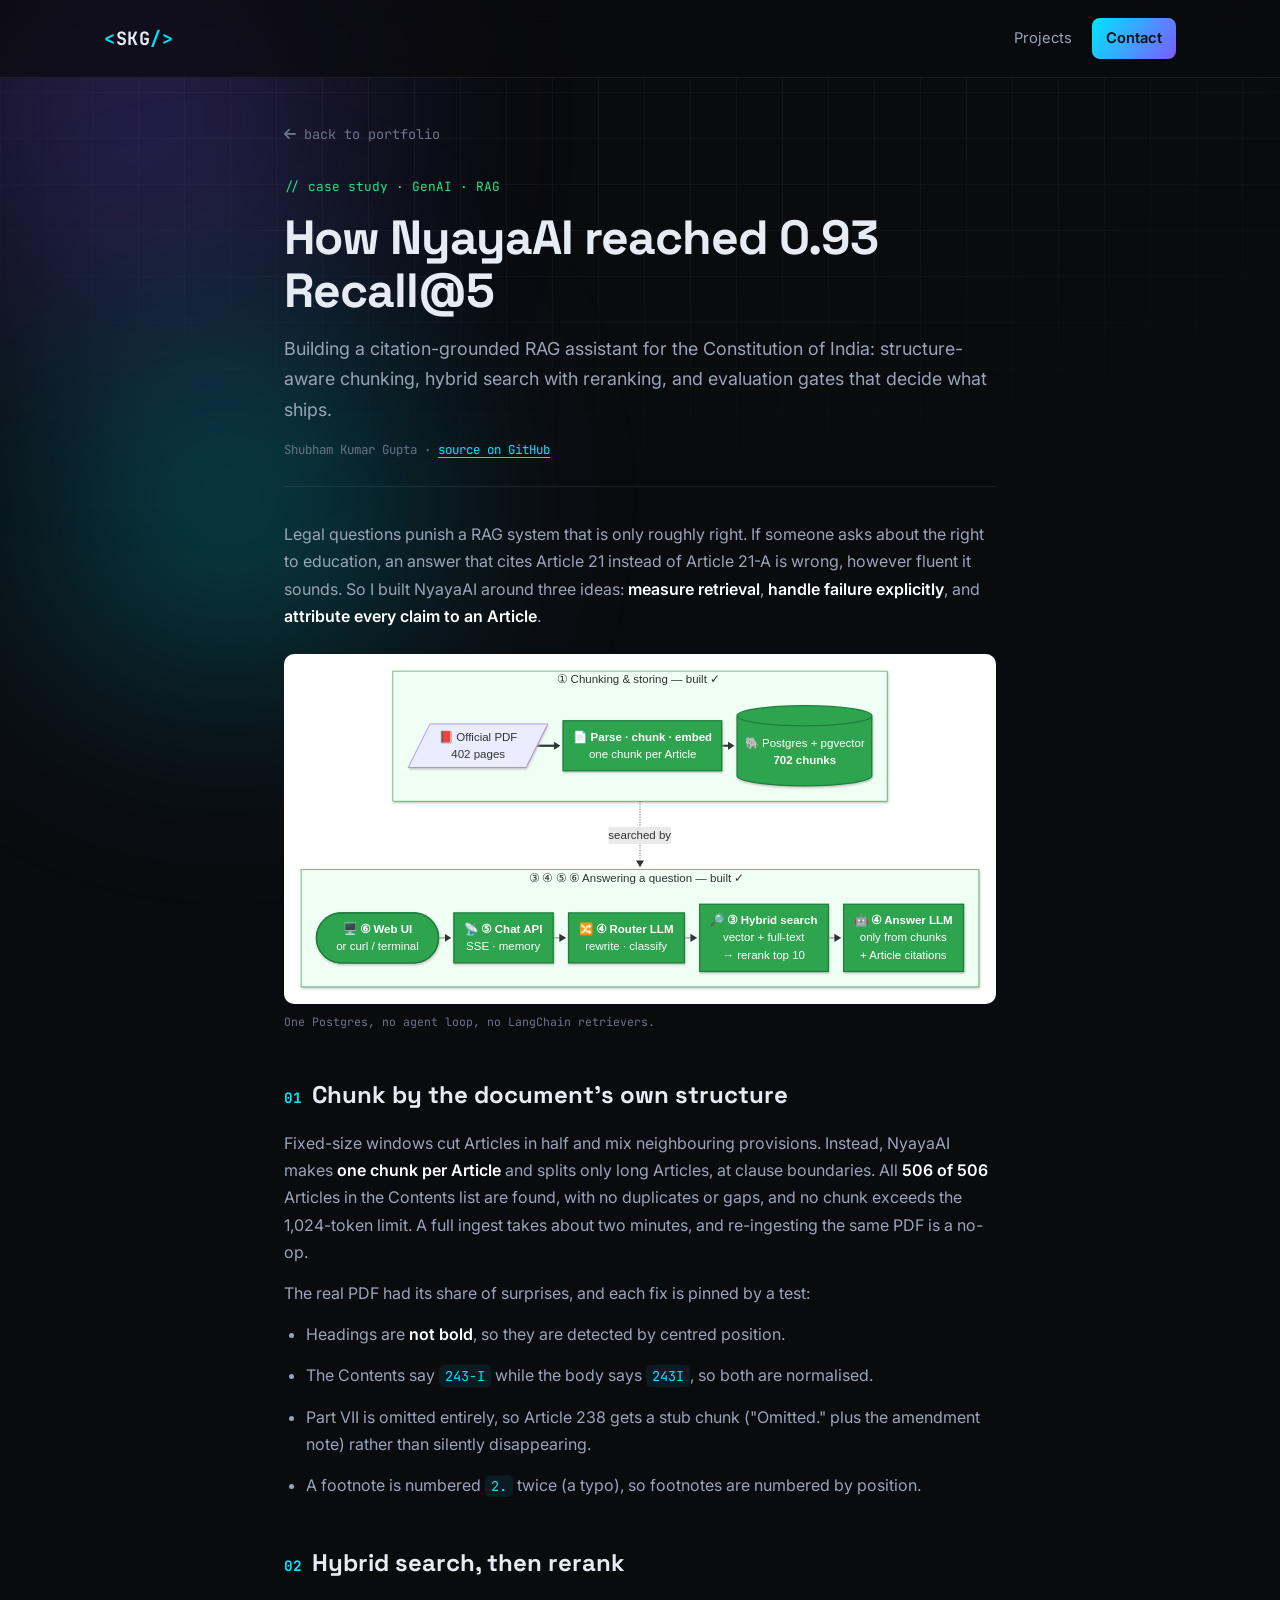
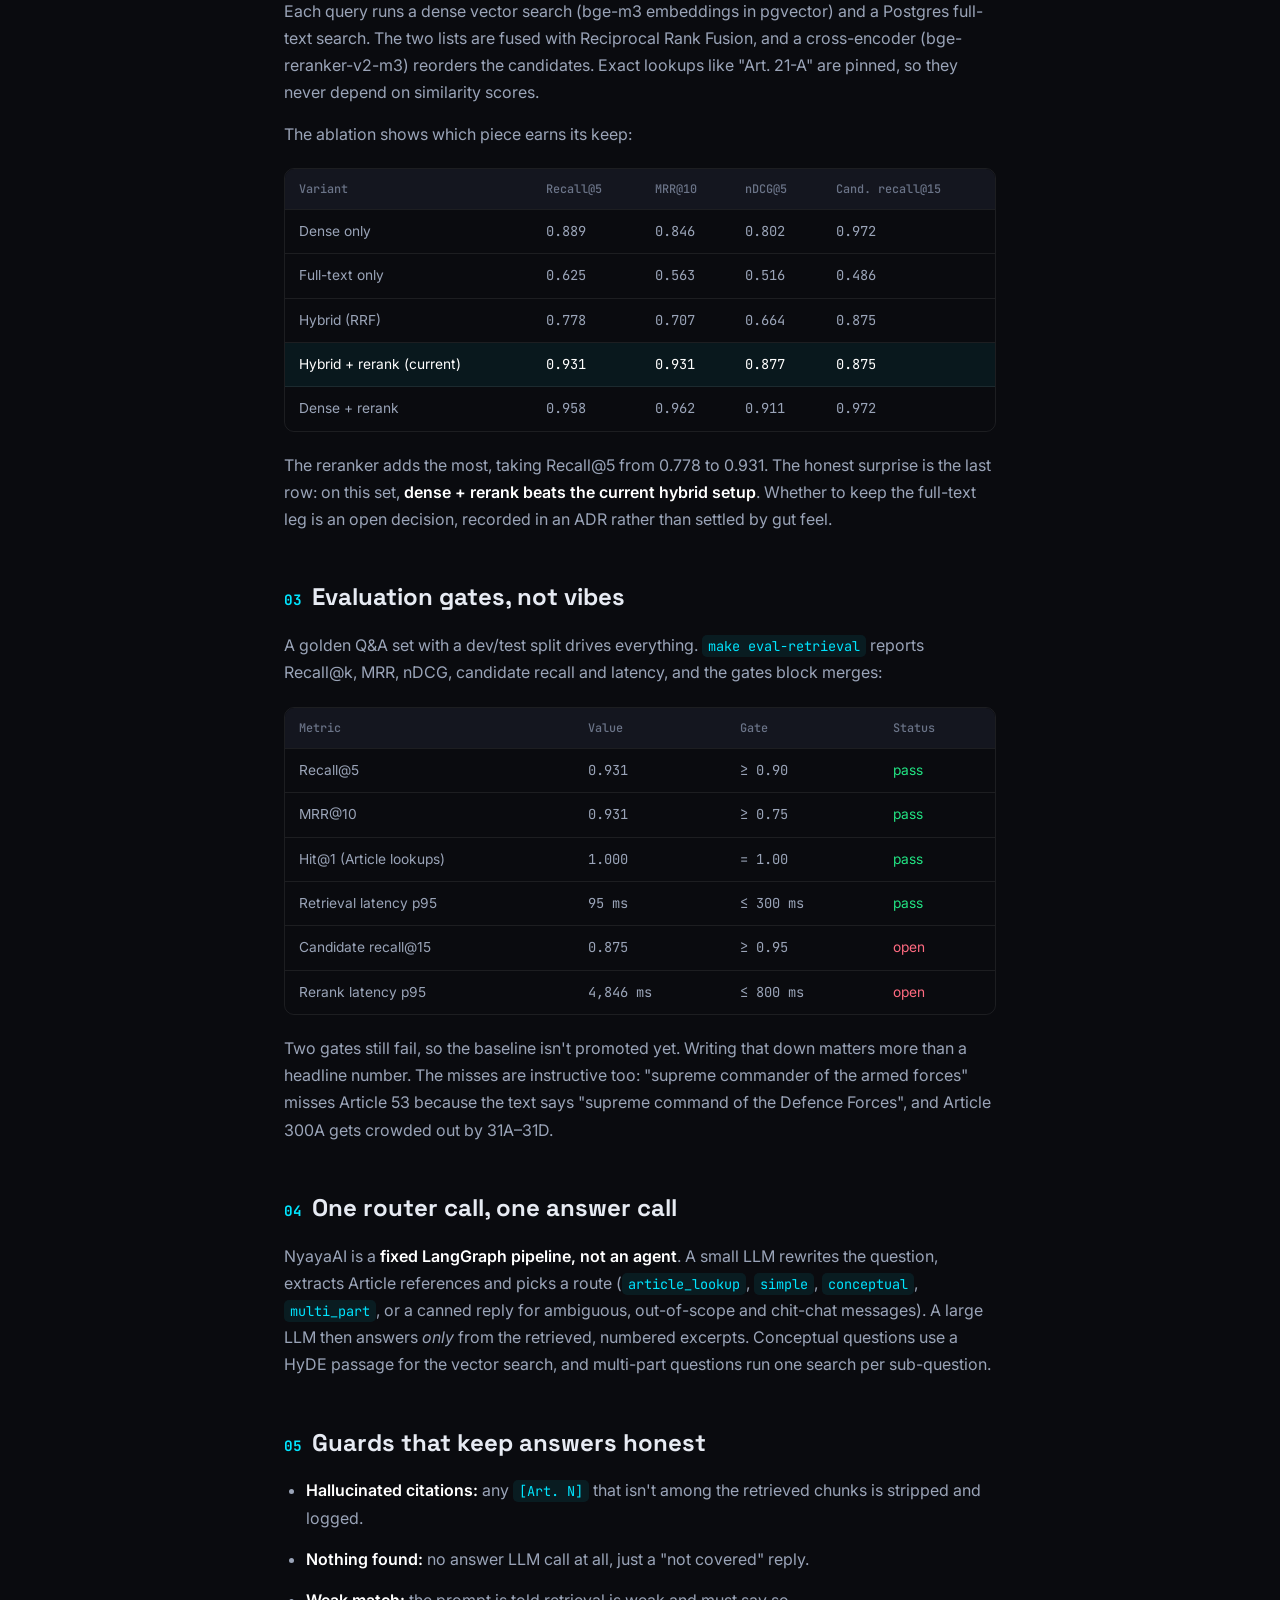
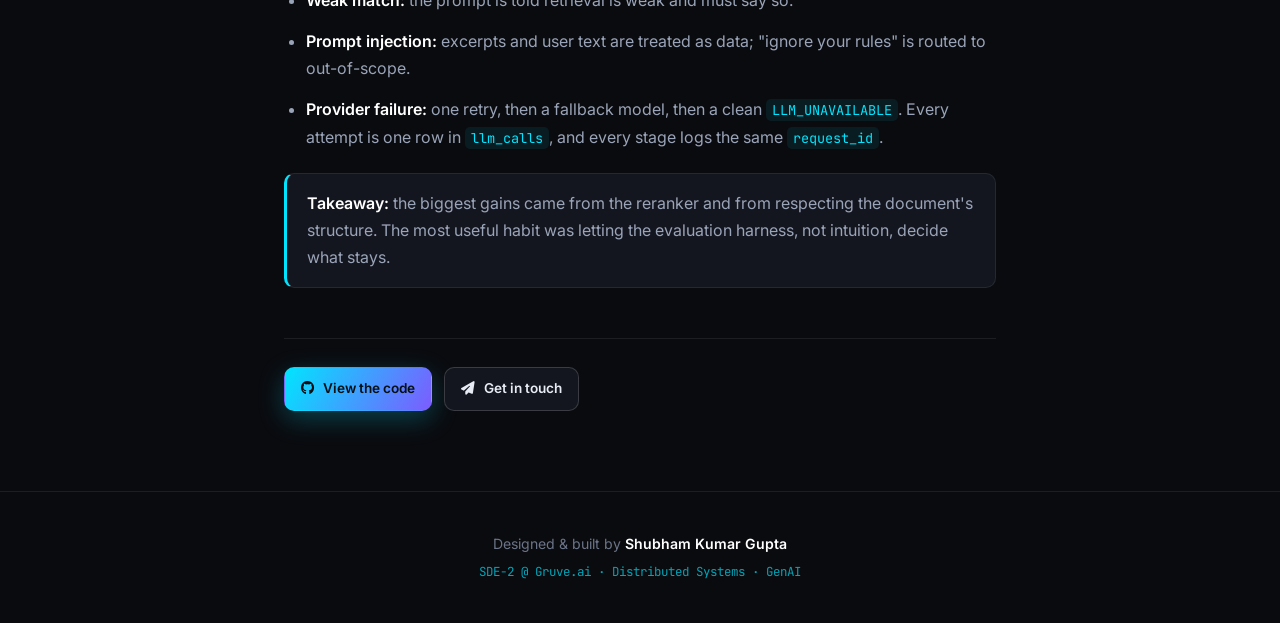
==== writing/nyayaai-retrieval.html @ 28e0ea75 "Portfolio refresh: SDE-2 role, NyayaAI, interactive terminal, write-up - Update resume link, role to" ====
<!DOCTYPE html>
<html lang="en">
<head>
    <meta charset="UTF-8">
    <meta name="viewport" content="width=device-width, initial-scale=1.0">
    <title>How NyayaAI Reached 0.93 Recall@5 — Shubham Kumar Gupta</title>
    <meta name="description" content="Building a citation-grounded RAG system for the Constitution of India: structure-aware chunking, hybrid search, reranking, and evaluation gates that block merges.">
    <meta name="theme-color" content="#0a0b0f">
    <link rel="icon" type="image/svg+xml" href="../images/favicon.svg">
    <meta property="og:type" content="article">
    <meta property="og:url" content="https://sshubham07.github.io/writing/nyayaai-retrieval.html">
    <meta property="og:title" content="How NyayaAI reached 0.93 Recall@5">
    <meta property="og:description" content="Structure-aware chunking, hybrid search + reranking, and evaluation gates for a Constitution of India RAG system.">
    <meta property="og:image" content="https://sshubham07.github.io/images/og-image.png">
    <meta name="twitter:card" content="summary_large_image">

    <link rel="preconnect" href="https://fonts.googleapis.com">
    <link rel="preconnect" href="https://fonts.gstatic.com" crossorigin>
    <link href="https://fonts.googleapis.com/css2?family=Space+Grotesk:wght@400;500;600;700&family=Inter:wght@300;400;500;600&family=JetBrains+Mono:wght@400;500&display=swap" rel="stylesheet">
    <link rel="stylesheet" href="https://cdnjs.cloudflare.com/ajax/libs/font-awesome/6.5.0/css/all.min.css">
    <link rel="stylesheet" href="../css/styles.css">
    <style>
        .post { max-width: 760px; margin: 0 auto; padding: 120px 24px 80px; }
        .post__back { font-family: var(--mono); font-size: 0.85rem; color: var(--text-mute); display: inline-flex; gap: 8px; align-items: center; margin-bottom: 30px; }
        .post__back:hover { color: var(--accent); }
        .post__kicker { font-family: var(--mono); font-size: 0.8rem; color: var(--accent-3); margin-bottom: 14px; }
        .post h1 { font-family: var(--display); font-size: clamp(2rem, 5vw, 3rem); line-height: 1.1; letter-spacing: -1px; margin-bottom: 16px; }
        .post__lede { font-size: 1.12rem; color: var(--text-dim); margin-bottom: 26px; }
        .post__meta { font-family: var(--mono); font-size: 0.78rem; color: var(--text-mute); padding-bottom: 26px; border-bottom: 1px solid var(--border); margin-bottom: 34px; }
        .post h2 { font-family: var(--display); font-size: 1.5rem; margin: 44px 0 14px; }
        .post h2 span { font-family: var(--mono); font-size: 0.9rem; color: var(--accent); margin-right: 10px; }
        .post p, .post li { color: var(--text-dim); margin-bottom: 14px; }
        .post ul { padding-left: 22px; margin-bottom: 14px; }
        .post code { font-family: var(--mono); font-size: 0.85em; color: var(--accent); background: rgba(0, 229, 255, 0.08); padding: 2px 6px; border-radius: 5px; }
        .post a:not(.post__back):not(.btn) { color: var(--accent); text-decoration: underline; text-underline-offset: 3px; }
        .post figure { margin: 24px 0; }
        .post figure img { width: 100%; background: #fff; border-radius: var(--radius-sm); padding: 12px; display: block; }
        .post figcaption { font-family: var(--mono); font-size: 0.72rem; color: var(--text-mute); margin-top: 8px; }
        .table-wrap { overflow-x: auto; margin: 20px 0; border: 1px solid var(--border); border-radius: var(--radius-sm); }
        .post table { width: 100%; border-collapse: collapse; font-size: 0.86rem; min-width: 520px; }
        .post th, .post td { padding: 10px 14px; text-align: left; border-bottom: 1px solid var(--border); }
        .post th { font-family: var(--mono); font-size: 0.74rem; color: var(--text-mute); font-weight: 500; background: var(--surface); }
        .post td { color: var(--text-dim); }
        .post tr:last-child td { border-bottom: 0; }
        .post td.num { font-family: var(--mono); }
        .post tr.hl td { color: #fff; background: rgba(0, 229, 255, 0.06); }
        .post td.ok { color: var(--accent-3); } .post td.bad { color: #ff6b81; }
        .callout { background: var(--surface); border: 1px solid var(--border); border-left: 3px solid var(--accent); border-radius: var(--radius-sm); padding: 16px 20px; margin: 22px 0; }
        .callout p { margin: 0; }
        @media (max-width: 640px) {
            .nav__links--static { position: static; flex-direction: row; opacity: 1; transform: none; pointer-events: auto; background: none; border: 0; padding: 0; backdrop-filter: none; }
        }
        .post__end { margin-top: 50px; padding-top: 28px; border-top: 1px solid var(--border); display: flex; gap: 12px; flex-wrap: wrap; }
    </style>
</head>
<body>
    <div class="bg-grid" aria-hidden="true"></div>
    <div class="bg-orb bg-orb--1" aria-hidden="true"></div>
    <div class="bg-orb bg-orb--2" aria-hidden="true"></div>

    <header class="nav is-scrolled">
        <div class="nav__inner">
            <a href="../index.html" class="nav__brand"><span class="nav__brand-bracket">&lt;</span>SKG<span class="nav__brand-bracket">/&gt;</span></a>
            <nav class="nav__links nav__links--static">
                <a href="../index.html#projects" class="nav__link">Projects</a>
                <a href="../index.html#contact" class="nav__link nav__link--cta">Contact</a>
            </nav>
        </div>
    </header>

    <article class="post">
        <a href="../index.html#projects" class="post__back"><i class="fas fa-arrow-left"></i> back to portfolio</a>
        <div class="post__kicker">// case study · GenAI · RAG</div>
        <h1>How NyayaAI reached 0.93 Recall@5</h1>
        <p class="post__lede">Building a citation-grounded RAG assistant for the Constitution of India: structure-aware chunking, hybrid search with reranking, and evaluation gates that decide what ships.</p>
        <div class="post__meta">Shubham Kumar Gupta · <a href="https://github.com/sshubham07/anuchhed-ai" target="_blank" rel="noopener">source on GitHub</a></div>

        <p>Legal questions punish a RAG system that is only roughly right. If someone asks about the right to education, an answer that cites Article 21 instead of Article 21-A is wrong, however fluent it sounds. So I built NyayaAI around three ideas: <strong>measure retrieval</strong>, <strong>handle failure explicitly</strong>, and <strong>attribute every claim to an Article</strong>.</p>

        <figure>
            <img src="../images/nyayaai-architecture.svg" alt="NyayaAI architecture: the PDF is chunked and stored in pgvector; questions go through the chat API, router, hybrid search with reranker and answer LLM">
            <figcaption>One Postgres, no agent loop, no LangChain retrievers.</figcaption>
        </figure>

        <h2><span>01</span>Chunk by the document's own structure</h2>
        <p>Fixed-size windows cut Articles in half and mix neighbouring provisions. Instead, NyayaAI makes <strong>one chunk per Article</strong> and splits only long Articles, at clause boundaries. All <strong>506 of 506</strong> Articles in the Contents list are found, with no duplicates or gaps, and no chunk exceeds the 1,024-token limit. A full ingest takes about two minutes, and re-ingesting the same PDF is a no-op.</p>
        <p>The real PDF had its share of surprises, and each fix is pinned by a test:</p>
        <ul>
            <li>Headings are <strong>not bold</strong>, so they are detected by centred position.</li>
            <li>The Contents say <code>243-I</code> while the body says <code>243I</code>, so both are normalised.</li>
            <li>Part VII is omitted entirely, so Article 238 gets a stub chunk ("Omitted." plus the amendment note) rather than silently disappearing.</li>
            <li>A footnote is numbered <code>2.</code> twice (a typo), so footnotes are numbered by position.</li>
        </ul>

        <h2><span>02</span>Hybrid search, then rerank</h2>
        <p>Each query runs a dense vector search (bge-m3 embeddings in pgvector) and a Postgres full-text search. The two lists are fused with Reciprocal Rank Fusion, and a cross-encoder (bge-reranker-v2-m3) reorders the candidates. Exact lookups like "Art. 21-A" are pinned, so they never depend on similarity scores.</p>
        <p>The ablation shows which piece earns its keep:</p>
        <div class="table-wrap">
            <table>
                <thead><tr><th>Variant</th><th>Recall@5</th><th>MRR@10</th><th>nDCG@5</th><th>Cand. recall@15</th></tr></thead>
                <tbody>
                    <tr><td>Dense only</td><td class="num">0.889</td><td class="num">0.846</td><td class="num">0.802</td><td class="num">0.972</td></tr>
                    <tr><td>Full-text only</td><td class="num">0.625</td><td class="num">0.563</td><td class="num">0.516</td><td class="num">0.486</td></tr>
                    <tr><td>Hybrid (RRF)</td><td class="num">0.778</td><td class="num">0.707</td><td class="num">0.664</td><td class="num">0.875</td></tr>
                    <tr class="hl"><td>Hybrid + rerank (current)</td><td class="num">0.931</td><td class="num">0.931</td><td class="num">0.877</td><td class="num">0.875</td></tr>
                    <tr><td>Dense + rerank</td><td class="num">0.958</td><td class="num">0.962</td><td class="num">0.911</td><td class="num">0.972</td></tr>
                </tbody>
            </table>
        </div>
        <p>The reranker adds the most, taking Recall@5 from 0.778 to 0.931. The honest surprise is the last row: on this set, <strong>dense + rerank beats the current hybrid setup</strong>. Whether to keep the full-text leg is an open decision, recorded in an ADR rather than settled by gut feel.</p>

        <h2><span>03</span>Evaluation gates, not vibes</h2>
        <p>A golden Q&amp;A set with a dev/test split drives everything. <code>make eval-retrieval</code> reports Recall@k, MRR, nDCG, candidate recall and latency, and the gates block merges:</p>
        <div class="table-wrap">
            <table>
                <thead><tr><th>Metric</th><th>Value</th><th>Gate</th><th>Status</th></tr></thead>
                <tbody>
                    <tr><td>Recall@5</td><td class="num">0.931</td><td class="num">≥ 0.90</td><td class="ok">pass</td></tr>
                    <tr><td>MRR@10</td><td class="num">0.931</td><td class="num">≥ 0.75</td><td class="ok">pass</td></tr>
                    <tr><td>Hit@1 (Article lookups)</td><td class="num">1.000</td><td class="num">= 1.00</td><td class="ok">pass</td></tr>
                    <tr><td>Retrieval latency p95</td><td class="num">95 ms</td><td class="num">≤ 300 ms</td><td class="ok">pass</td></tr>
                    <tr><td>Candidate recall@15</td><td class="num">0.875</td><td class="num">≥ 0.95</td><td class="bad">open</td></tr>
                    <tr><td>Rerank latency p95</td><td class="num">4,846 ms</td><td class="num">≤ 800 ms</td><td class="bad">open</td></tr>
                </tbody>
            </table>
        </div>
        <p>Two gates still fail, so the baseline isn't promoted yet. Writing that down matters more than a headline number. The misses are instructive too: "supreme commander of the armed forces" misses Article 53 because the text says "supreme command of the Defence Forces", and Article 300A gets crowded out by 31A–31D.</p>

        <h2><span>04</span>One router call, one answer call</h2>
        <p>NyayaAI is a <strong>fixed LangGraph pipeline, not an agent</strong>. A small LLM rewrites the question, extracts Article references and picks a route (<code>article_lookup</code>, <code>simple</code>, <code>conceptual</code>, <code>multi_part</code>, or a canned reply for ambiguous, out-of-scope and chit-chat messages). A large LLM then answers <em>only</em> from the retrieved, numbered excerpts. Conceptual questions use a HyDE passage for the vector search, and multi-part questions run one search per sub-question.</p>

        <h2><span>05</span>Guards that keep answers honest</h2>
        <ul>
            <li><strong>Hallucinated citations:</strong> any <code>[Art. N]</code> that isn't among the retrieved chunks is stripped and logged.</li>
            <li><strong>Nothing found:</strong> no answer LLM call at all, just a "not covered" reply.</li>
            <li><strong>Weak match:</strong> the prompt is told retrieval is weak and must say so.</li>
            <li><strong>Prompt injection:</strong> excerpts and user text are treated as data; "ignore your rules" is routed to out-of-scope.</li>
            <li><strong>Provider failure:</strong> one retry, then a fallback model, then a clean <code>LLM_UNAVAILABLE</code>. Every attempt is one row in <code>llm_calls</code>, and every stage logs the same <code>request_id</code>.</li>
        </ul>

        <div class="callout"><p><strong>Takeaway:</strong> the biggest gains came from the reranker and from respecting the document's structure. The most useful habit was letting the evaluation harness, not intuition, decide what stays.</p></div>

        <div class="post__end">
            <a href="https://github.com/sshubham07/anuchhed-ai" target="_blank" rel="noopener" class="btn btn--primary btn--sm"><i class="fab fa-github"></i> View the code</a>
            <a href="../index.html#contact" class="btn btn--ghost btn--sm"><i class="fas fa-paper-plane"></i> Get in touch</a>
        </div>
    </article>

    <footer class="footer">
        <p>Designed &amp; built by <strong>Shubham Kumar Gupta</strong></p>
        <p class="footer__note">SDE-2 @ Gruve.ai · Distributed Systems · GenAI</p>
    </footer>
</body>
</html>
---- css/styles.css ----
/* ============================================================
   Shubham Kumar Gupta - Portfolio
   Systems-engineer aesthetic · dark · animated
   ============================================================ */

:root {
    --bg:        #0a0b0f;
    --bg-2:      #10121a;
    --surface:   #14161f;
    --surface-2: #1a1d29;
    --border:    rgba(255, 255, 255, 0.08);
    --border-hi: rgba(255, 255, 255, 0.16);
    --text:      #e7ebf3;
    --text-dim:  #9aa4b8;
    --text-mute: #6b7488;

    --accent:    #00e5ff;   /* cyan */
    --accent-2:  #7c5cff;   /* violet */
    --accent-3:  #22e584;   /* green */
    --grad:      linear-gradient(120deg, var(--accent), var(--accent-2));
    --grad-warm: linear-gradient(120deg, var(--accent-3), var(--accent));

    --radius:    16px;
    --radius-sm: 10px;
    --shadow:    0 20px 60px rgba(0, 0, 0, 0.5);
    --mono:      'JetBrains Mono', ui-monospace, monospace;
    --sans:      'Inter', system-ui, sans-serif;
    --display:   'Space Grotesk', var(--sans);
    --max:       1120px;
}

* { margin: 0; padding: 0; box-sizing: border-box; }

html { scroll-behavior: smooth; scroll-padding-top: 90px; }

body {
    background: var(--bg);
    color: var(--text);
    font-family: var(--sans);
    line-height: 1.7;
    -webkit-font-smoothing: antialiased;
    overflow-x: hidden;
}

a { color: inherit; text-decoration: none; }
strong { color: #fff; font-weight: 600; }
::selection { background: var(--accent); color: #041014; }

/* ---------- Animated background ---------- */
.bg-grid, .bg-orb, .bg-noise {
    position: fixed;
    inset: 0;
    z-index: -3;
    pointer-events: none;
}
.bg-grid {
    background-image:
        linear-gradient(to right, rgba(255,255,255,0.035) 1px, transparent 1px),
        linear-gradient(to bottom, rgba(255,255,255,0.035) 1px, transparent 1px);
    background-size: 46px 46px;
    mask-image: radial-gradient(ellipse 80% 60% at 50% 0%, #000 40%, transparent 100%);
    -webkit-mask-image: radial-gradient(ellipse 80% 60% at 50% 0%, #000 40%, transparent 100%);
}
.bg-orb {
    z-index: -2;
    border-radius: 50%;
    filter: blur(120px);
    opacity: 0.5;
}
.bg-orb--1 {
    width: 520px; height: 520px;
    background: radial-gradient(circle, var(--accent-2), transparent 70%);
    top: -140px; left: -120px;
    animation: drift1 22s ease-in-out infinite;
}
.bg-orb--2 {
    width: 460px; height: 460px;
    background: radial-gradient(circle, var(--accent), transparent 70%);
    top: 30%; right: -140px;
    animation: drift2 26s ease-in-out infinite;
}
@keyframes drift1 { 50% { transform: translate(80px, 60px) scale(1.15); } }
@keyframes drift2 { 50% { transform: translate(-60px, 90px) scale(1.1); } }

/* ---------- Scroll progress ---------- */
.scroll-progress {
    position: fixed;
    top: 0; left: 0;
    height: 3px; width: 0%;
    background: var(--grad);
    z-index: 100;
    box-shadow: 0 0 12px var(--accent);
}

/* ---------- Navbar ---------- */
.nav {
    position: fixed;
    top: 0; left: 0; right: 0;
    z-index: 90;
    transition: background 0.3s, border-color 0.3s, backdrop-filter 0.3s;
    border-bottom: 1px solid transparent;
}
.nav.is-scrolled {
    background: rgba(10, 11, 15, 0.72);
    backdrop-filter: blur(14px);
    -webkit-backdrop-filter: blur(14px);
    border-bottom-color: var(--border);
}
.nav__inner {
    max-width: var(--max);
    margin: 0 auto;
    padding: 18px 24px;
    display: flex;
    align-items: center;
    justify-content: space-between;
}
.nav__brand {
    font-family: var(--mono);
    font-weight: 700;
    font-size: 1.15rem;
    letter-spacing: 0.5px;
}
.nav__brand-bracket { color: var(--accent); }
.nav__links { display: flex; gap: 6px; align-items: center; margin-left: auto; }
.nav__link {
    font-size: 0.92rem;
    color: var(--text-dim);
    padding: 8px 14px;
    border-radius: 8px;
    transition: color 0.2s, background 0.2s;
}
.nav__link:hover { color: #fff; background: rgba(255,255,255,0.06); }
.nav__link--cta {
    background: var(--grad);
    color: #041014;
    font-weight: 600;
}
.nav__link--cta:hover { color: #041014; filter: brightness(1.1); }
.nav__toggle { display: none; flex-direction: column; gap: 5px; background: none; border: 0; cursor: pointer; padding: 6px; }
.nav__toggle span { width: 24px; height: 2px; background: #fff; border-radius: 2px; transition: 0.3s; }

/* ---------- Hero ---------- */
.hero {
    min-height: 100vh;
    max-width: var(--max);
    margin: 0 auto;
    padding: 130px 24px 60px;
    display: grid;
    grid-template-columns: 1.05fr 0.95fr;
    gap: 50px;
    align-items: center;
    position: relative;
}
.hero__badge {
    display: inline-flex;
    align-items: center;
    gap: 8px;
    font-size: 0.82rem;
    color: var(--text-dim);
    background: var(--surface);
    border: 1px solid var(--border);
    padding: 7px 14px;
    border-radius: 999px;
    margin-bottom: 26px;
}
.hero__badge-dot {
    width: 8px; height: 8px; border-radius: 50%;
    background: var(--accent-3);
    box-shadow: 0 0 10px var(--accent-3);
    animation: pulse 2s infinite;
}
@keyframes pulse { 50% { opacity: 0.3; transform: scale(0.8); } }

.hero__title {
    font-family: var(--display);
    font-size: clamp(2.6rem, 6vw, 4.4rem);
    line-height: 1.02;
    font-weight: 700;
    letter-spacing: -1.5px;
    margin-bottom: 18px;
}
.hero__title-accent {
    background: var(--grad);
    -webkit-background-clip: text;
    background-clip: text;
    -webkit-text-fill-color: transparent;
}
.hero__role {
    font-family: var(--mono);
    font-size: clamp(1rem, 2.2vw, 1.35rem);
    color: var(--accent);
    margin-bottom: 22px;
    min-height: 1.6em;
}
.hero__role-prompt { color: var(--accent-3); margin-right: 8px; }
.hero__cursor { animation: blink 1s steps(1) infinite; color: var(--accent); }
@keyframes blink { 50% { opacity: 0; } }

.hero__tagline {
    color: var(--text-dim);
    font-size: 1.05rem;
    max-width: 520px;
    margin-bottom: 30px;
}
.hero__tagline strong { color: var(--text); }

.hero__cta { display: flex; gap: 14px; flex-wrap: wrap; margin-bottom: 28px; }
.btn {
    display: inline-flex;
    align-items: center;
    gap: 9px;
    font-weight: 600;
    font-size: 0.95rem;
    padding: 13px 24px;
    border-radius: 12px;
    border: 1px solid transparent;
    cursor: pointer;
    transition: transform 0.2s, box-shadow 0.2s, background 0.2s;
}
.btn--primary {
    background: var(--grad);
    color: #041014;
    box-shadow: 0 8px 26px rgba(0, 229, 255, 0.25);
}
.btn--primary:hover { transform: translateY(-3px); box-shadow: 0 14px 34px rgba(0, 229, 255, 0.4); }
.btn--ghost {
    background: var(--surface);
    border-color: var(--border-hi);
    color: var(--text);
}
.btn--ghost:hover { transform: translateY(-3px); border-color: var(--accent); color: #fff; }

.hero__socials { display: flex; gap: 18px; font-size: 1.3rem; color: var(--text-mute); }
.hero__socials a { transition: color 0.2s, transform 0.2s; }
.hero__socials a:hover { color: var(--accent); transform: translateY(-3px); }

/* Terminal */
.hero__terminal {
    background: var(--surface);
    border: 1px solid var(--border);
    border-radius: var(--radius);
    box-shadow: var(--shadow);
    overflow: hidden;
    transform: perspective(1400px) rotateY(-7deg) rotateX(2deg);
    transition: transform 0.5s ease;
}
.hero__terminal:hover { transform: perspective(1400px) rotateY(0deg) rotateX(0deg); }
.terminal__bar {
    display: flex;
    align-items: center;
    gap: 8px;
    padding: 12px 16px;
    background: var(--surface-2);
    border-bottom: 1px solid var(--border);
}
.terminal__dot { width: 12px; height: 12px; border-radius: 50%; }
.terminal__dot--red { background: #ff5f57; }
.terminal__dot--yellow { background: #febc2e; }
.terminal__dot--green { background: #28c840; }
.terminal__title { margin-left: 12px; font-family: var(--mono); font-size: 0.78rem; color: var(--text-mute); }
.terminal__body {
    padding: 20px;
    font-family: var(--mono);
    font-size: 0.82rem;
    line-height: 1.75;
    color: var(--text-dim);
    overflow-x: auto;
}
.tok-c   { color: var(--accent-3); }
.tok-cmd { color: var(--accent); }
.tok-k   { color: #ff9edb; }
.tok-s   { color: #b6f09c; }
.tok-n   { color: #ffca6b; }
.tok-blink { animation: blink 1s steps(1) infinite; color: var(--accent); }

/* Scroll indicator */
.hero__scroll {
    position: absolute;
    bottom: 24px; left: 50%;
    transform: translateX(-50%);
}
.hero__scroll-mouse {
    display: block;
    width: 24px; height: 40px;
    border: 2px solid var(--text-mute);
    border-radius: 14px;
    position: relative;
}
.hero__scroll-mouse::before {
    content: '';
    position: absolute;
    top: 8px; left: 50%;
    width: 4px; height: 8px;
    background: var(--accent);
    border-radius: 2px;
    transform: translateX(-50%);
    animation: scroll-wheel 1.6s infinite;
}
@keyframes scroll-wheel { 0% { opacity: 0; top: 8px; } 40% { opacity: 1; } 80% { opacity: 0; top: 20px; } }

/* ---------- Sections ---------- */
.section {
    max-width: var(--max);
    margin: 0 auto;
    padding: 80px 24px;
}
.section__head { display: flex; align-items: baseline; gap: 16px; margin-bottom: 44px; }
.section__index {
    font-family: var(--mono);
    font-size: 0.95rem;
    color: var(--accent);
    opacity: 0.8;
}
.section__title {
    font-family: var(--display);
    font-size: clamp(1.7rem, 4vw, 2.5rem);
    font-weight: 700;
    letter-spacing: -0.5px;
    position: relative;
}
.section__title::after {
    content: '';
    position: absolute;
    left: 0; bottom: -10px;
    width: 54px; height: 3px;
    background: var(--grad);
    border-radius: 3px;
}

.grad-text {
    background: var(--grad);
    -webkit-background-clip: text;
    background-clip: text;
    -webkit-text-fill-color: transparent;
    font-weight: 600;
}

/* ---------- About ---------- */
.about {
    display: grid;
    grid-template-columns: 300px 1fr;
    gap: 46px;
    align-items: center;
}
.about__photo-frame {
    position: relative;
    border-radius: 20px;
    padding: 6px;
    background: var(--grad);
    box-shadow: var(--shadow);
}
.about__photo-frame img {
    width: 100%;
    display: block;
    border-radius: 15px;
    aspect-ratio: 1 / 1;
    object-fit: cover;
}
.about__body p { color: var(--text-dim); margin-bottom: 16px; }

.stats {
    display: grid;
    grid-template-columns: repeat(4, 1fr);
    gap: 14px;
    margin-top: 28px;
}
.stat {
    background: var(--surface);
    border: 1px solid var(--border);
    border-radius: var(--radius-sm);
    padding: 18px 12px;
    text-align: center;
    transition: transform 0.25s, border-color 0.25s;
}
.stat:hover { transform: translateY(-4px); border-color: var(--accent); }
.stat__num {
    display: block;
    font-family: var(--display);
    font-size: 1.85rem;
    font-weight: 700;
    background: var(--grad);
    -webkit-background-clip: text;
    background-clip: text;
    -webkit-text-fill-color: transparent;
}
.stat__label { font-size: 0.76rem; color: var(--text-mute); letter-spacing: 0.3px; }

/* ---------- Skills ---------- */
.skills-grid {
    display: grid;
    grid-template-columns: repeat(2, 1fr);
    gap: 20px;
    margin-bottom: 40px;
}
.skill-cat {
    background: var(--surface);
    border: 1px solid var(--border);
    border-radius: var(--radius);
    padding: 26px;
    transition: border-color 0.25s, transform 0.25s;
}
.skill-cat:hover { border-color: var(--border-hi); transform: translateY(-3px); }
.skill-cat__title {
    font-family: var(--display);
    font-size: 1.08rem;
    margin-bottom: 18px;
    display: flex;
    align-items: center;
    gap: 10px;
}
.skill-cat__title i { color: var(--accent); }

.chips { display: flex; flex-wrap: wrap; gap: 10px; }
.chip {
    display: inline-flex;
    align-items: center;
    gap: 8px;
    font-size: 0.85rem;
    font-weight: 500;
    color: var(--text-dim);
    background: var(--surface-2);
    border: 1px solid var(--border);
    padding: 8px 13px;
    border-radius: 999px;
    transition: transform 0.2s, border-color 0.2s, color 0.2s, box-shadow 0.2s;
}
.chip:hover { transform: translateY(-3px); color: #fff; border-color: var(--accent); }
.chip i { color: var(--accent); }
.chip__ico { width: 16px; height: 16px; filter: invert(1) brightness(1.4); }
.chip--hot {
    background: linear-gradient(120deg, rgba(0,229,255,0.10), rgba(124,92,255,0.10));
    border-color: rgba(0, 229, 255, 0.3);
    color: var(--text);
}
.chip--hot:hover { box-shadow: 0 6px 20px rgba(0, 229, 255, 0.22); }

/* ---------- Projects ---------- */
.projects {
    display: grid;
    grid-template-columns: repeat(3, 1fr);
    gap: 22px;
}
.pcard {
    background: var(--surface);
    border: 1px solid var(--border);
    border-radius: var(--radius);
    padding: 28px;
    position: relative;
    overflow: hidden;
    transition: transform 0.3s, border-color 0.3s, box-shadow 0.3s;
}
.pcard::before {
    content: '';
    position: absolute;
    inset: 0;
    background: radial-gradient(400px circle at var(--mx, 50%) var(--my, 0%), rgba(0,229,255,0.10), transparent 60%);
    opacity: 0;
    transition: opacity 0.3s;
    pointer-events: none;
}
.pcard:hover { transform: translateY(-8px); border-color: var(--border-hi); box-shadow: var(--shadow); }
.pcard:hover::before { opacity: 1; }
.pcard__top { display: flex; justify-content: space-between; align-items: center; margin-bottom: 18px; }
.pcard__icon { font-size: 1.7rem; color: var(--accent); }
.pcard__link { color: var(--text-mute); font-size: 1.25rem; transition: color 0.2s, transform 0.2s; }
.pcard__link:hover { color: #fff; transform: scale(1.15); }
.pcard__title { font-family: var(--display); font-size: 1.3rem; margin-bottom: 10px; }
.pcard__desc { color: var(--text-dim); font-size: 0.92rem; margin-bottom: 18px; }
.pcard__tags { display: flex; flex-wrap: wrap; gap: 8px; }
.pcard__tags span {
    font-family: var(--mono);
    font-size: 0.72rem;
    color: var(--accent);
    background: rgba(0, 229, 255, 0.08);
    border: 1px solid rgba(0, 229, 255, 0.2);
    padding: 4px 10px;
    border-radius: 6px;
}

/* ---------- Timeline ---------- */
.timeline { position: relative; padding-left: 34px; }
.timeline::before {
    content: '';
    position: absolute;
    left: 7px; top: 6px; bottom: 6px;
    width: 2px;
    background: linear-gradient(var(--accent), var(--accent-2), transparent);
}
.tl-item { position: relative; margin-bottom: 26px; }
.tl-item__dot {
    position: absolute;
    left: -34px; top: 6px;
    width: 16px; height: 16px;
    border-radius: 50%;
    background: var(--bg);
    border: 3px solid var(--accent);
    box-shadow: 0 0 0 4px rgba(0, 229, 255, 0.12);
}
.tl-item__card {
    background: var(--surface);
    border: 1px solid var(--border);
    border-radius: var(--radius);
    padding: 22px 26px;
    transition: transform 0.25s, border-color 0.25s;
}
.tl-item__card:hover { transform: translateX(6px); border-color: var(--border-hi); }
.tl-item__meta { display: flex; justify-content: space-between; flex-wrap: wrap; gap: 6px; margin-bottom: 4px; }
.tl-item__role { font-family: var(--display); font-size: 1.12rem; font-weight: 600; }
.tl-item__date { font-family: var(--mono); font-size: 0.8rem; color: var(--text-mute); }
.tl-item__co { color: var(--accent); font-weight: 600; margin-bottom: 10px; }
.tl-item__card p { color: var(--text-dim); font-size: 0.92rem; }

.tl-item__points { list-style: none; margin: 12px 0 14px; display: grid; gap: 8px; }
.tl-item__points li {
    position: relative;
    padding-left: 22px;
    color: var(--text-dim);
    font-size: 0.9rem;
    line-height: 1.6;
}
.tl-item__points li::before {
    content: '▹';
    position: absolute;
    left: 0; top: 0;
    color: var(--accent);
}
.tl-item__points strong { color: var(--text); }
.tl-item__stack { display: flex; flex-wrap: wrap; gap: 7px; }
.tl-item__stack span {
    font-family: var(--mono);
    font-size: 0.7rem;
    color: var(--accent-3);
    background: rgba(34, 229, 132, 0.07);
    border: 1px solid rgba(34, 229, 132, 0.2);
    padding: 3px 9px;
    border-radius: 6px;
}

/* ---------- Profiles ---------- */
.profiles {
    display: grid;
    grid-template-columns: repeat(4, 1fr);
    gap: 18px;
}
.profile-card {
    background: var(--surface);
    border: 1px solid var(--border);
    border-radius: var(--radius);
    padding: 30px 16px;
    display: flex;
    flex-direction: column;
    align-items: center;
    gap: 14px;
    font-weight: 600;
    transition: transform 0.25s, border-color 0.25s, box-shadow 0.25s;
}
.profile-card:hover { transform: translateY(-8px); border-color: var(--accent); box-shadow: var(--shadow); }
.profile-card__ico { width: 46px; height: 46px; filter: invert(1) brightness(1.3); }
.profile-card__ico--text {
    display: flex; align-items: center; justify-content: center;
    font-family: var(--display); font-weight: 700; font-size: 2rem;
    color: var(--accent); filter: none;
}

/* ---------- Contact ---------- */
.contact { text-align: center; }
.contact__lead {
    font-family: var(--display);
    font-size: clamp(1.3rem, 3vw, 2rem);
    margin-bottom: 34px;
    color: var(--text);
}
.contact__grid { display: flex; justify-content: center; flex-wrap: wrap; gap: 16px; }
.contact__item {
    display: flex;
    flex-direction: column;
    align-items: center;
    gap: 10px;
    width: 120px;
    padding: 22px 12px;
    background: var(--surface);
    border: 1px solid var(--border);
    border-radius: var(--radius);
    color: var(--text-dim);
    font-size: 0.85rem;
    transition: transform 0.25s, border-color 0.25s, color 0.25s;
}
.contact__item i { font-size: 1.6rem; color: var(--accent); transition: transform 0.25s; }
.contact__item:hover { transform: translateY(-6px); border-color: var(--accent); color: #fff; }
.contact__item:hover i { transform: scale(1.15); }

/* ---------- Footer ---------- */
.footer {
    text-align: center;
    padding: 40px 24px;
    border-top: 1px solid var(--border);
    color: var(--text-mute);
    font-size: 0.88rem;
}
.footer__note { font-family: var(--mono); font-size: 0.78rem; margin-top: 6px; color: var(--accent); opacity: 0.7; }

/* ---------- Network canvas + cursor glow ---------- */
.bg-net {
    position: fixed;
    inset: 0;
    width: 100%; height: 100%;
    z-index: -1;
    pointer-events: none;
    opacity: 0.55;
}
.cursor-glow {
    position: fixed;
    top: 0; left: 0;
    width: 520px; height: 520px;
    margin: -260px 0 0 -260px;
    border-radius: 50%;
    background: radial-gradient(circle, rgba(0, 229, 255, 0.09), rgba(124, 92, 255, 0.05) 40%, transparent 70%);
    pointer-events: none;
    z-index: -1;
    transition: opacity 0.4s;
    opacity: 0;
    will-change: transform;
}
.cursor-glow.is-on { opacity: 1; }

/* ---------- Animated gradients ---------- */
@property --angle { syntax: '<angle>'; initial-value: 0deg; inherits: false; }
@keyframes spin-angle { to { --angle: 360deg; } }
@keyframes shimmer { to { background-position: 200% center; } }

.hero__title-accent {
    background: linear-gradient(90deg, var(--accent), var(--accent-2), var(--accent-3), var(--accent));
    background-size: 200% auto;
    -webkit-background-clip: text;
    background-clip: text;
    animation: shimmer 6s linear infinite;
    filter: drop-shadow(0 0 24px rgba(0, 229, 255, 0.25));
}

/* Glowing rotating border on the terminal */
.hero__terminal { position: relative; border-color: transparent; }
.hero__terminal::before {
    content: '';
    position: absolute;
    inset: -1px;
    border-radius: inherit;
    padding: 1px;
    background: conic-gradient(from var(--angle), transparent 0 60%, var(--accent) 75%, var(--accent-2) 90%, transparent);
    -webkit-mask: linear-gradient(#000 0 0) content-box, linear-gradient(#000 0 0);
    -webkit-mask-composite: xor;
    mask-composite: exclude;
    animation: spin-angle 5s linear infinite;
    pointer-events: none;
}
.hero__terminal { box-shadow: var(--shadow), 0 0 60px rgba(0, 229, 255, 0.12); }

/* Section index as a code comment */
.section__index::before { content: '// '; color: var(--text-mute); }

/* ---------- Tech marquee ---------- */
.marquee {
    overflow: hidden;
    border-block: 1px solid var(--border);
    background: rgba(20, 22, 31, 0.6);
    backdrop-filter: blur(6px);
    padding: 14px 0;
    mask-image: linear-gradient(90deg, transparent, #000 10%, #000 90%, transparent);
    -webkit-mask-image: linear-gradient(90deg, transparent, #000 10%, #000 90%, transparent);
}
.marquee__track {
    display: flex;
    gap: 46px;
    width: max-content;
    animation: marquee 32s linear infinite;
}
.marquee__track span {
    font-family: var(--mono);
    font-size: 0.95rem;
    color: var(--text-mute);
    white-space: nowrap;
}
.marquee__track span::before { content: '◆'; color: var(--accent); margin-right: 46px; font-size: 0.6rem; vertical-align: middle; }
@keyframes marquee { to { transform: translateX(-50%); } }

/* ---------- Featured project ---------- */
.pcard--featured {
    grid-column: 1 / -1;
    border-color: transparent;
    background:
        linear-gradient(var(--surface), var(--surface)) padding-box,
        conic-gradient(from var(--angle), var(--accent), var(--accent-2), var(--accent-3), var(--accent)) border-box;
    border: 1px solid transparent;
    animation: spin-angle 8s linear infinite;
    box-shadow: 0 0 50px rgba(124, 92, 255, 0.15);
}
.pcard--featured .pcard__title { font-size: 1.7rem; display: flex; align-items: center; gap: 12px; }
.pcard--featured .pcard__desc { font-size: 0.98rem; max-width: 640px; }
.pcard__badge {
    font-family: var(--mono);
    font-size: 0.75rem;
    color: #041014;
    background: var(--grad);
    padding: 5px 12px;
    border-radius: 999px;
    font-weight: 600;
}
.pcard__featured-body {
    display: grid;
    grid-template-columns: 1fr auto;
    gap: 30px;
    align-items: center;
}
.pcard__metrics { display: grid; gap: 12px; min-width: 170px; }
.metric {
    background: var(--surface-2);
    border: 1px solid var(--border);
    border-radius: var(--radius-sm);
    padding: 12px 18px;
    display: flex;
    flex-direction: column;
}
.metric__num {
    font-family: var(--display);
    font-size: 1.6rem;
    font-weight: 700;
    line-height: 1.2;
    background: var(--grad-warm);
    -webkit-background-clip: text;
    background-clip: text;
    -webkit-text-fill-color: transparent;
}
.metric__label { font-family: var(--mono); font-size: 0.72rem; color: var(--text-mute); }

/* 3D tilt (set by JS) */
.tilt { transform-style: preserve-3d; will-change: transform; }
.pcard.tilt:hover, .skill-cat.tilt:hover {
    transform: perspective(900px) rotateX(var(--rx, 0deg)) rotateY(var(--ry, 0deg)) translateY(-6px);
}
.projects { grid-template-columns: repeat(2, 1fr); }

/* ---------- Interactive terminal ---------- */
.terminal__body { height: 340px; overflow-y: auto; cursor: text; }
.terminal__out pre { font: inherit; white-space: pre-wrap; margin: 0; }
.terminal__out .term-line { white-space: pre-wrap; margin: 2px 0; }
.terminal__out .term-cmd { color: var(--text); margin-top: 8px; }
.terminal__out a { color: var(--accent); text-decoration: underline; text-underline-offset: 3px; }
.term-hint { color: var(--text-mute); margin-top: 6px; }
.term-err { color: #ff6b81; }
.terminal__prompt { display: flex; align-items: center; gap: 10px; margin-top: 6px; }
.terminal__prompt input {
    flex: 1;
    background: transparent;
    border: 0;
    outline: 0;
    color: var(--text);
    font: inherit;
    caret-color: var(--accent);
}
.terminal__prompt input::placeholder { color: var(--text-mute); opacity: 0.6; }

/* ---------- ⌘K button + palette ---------- */
.nav__kbd {
    display: inline-flex;
    gap: 3px;
    margin-left: 10px;
    background: var(--surface);
    border: 1px solid var(--border-hi);
    border-radius: 8px;
    padding: 5px 7px;
    cursor: pointer;
    transition: border-color 0.2s;
}
.nav__kbd:hover { border-color: var(--accent); }
kbd {
    font-family: var(--mono);
    font-size: 0.72rem;
    color: var(--text-dim);
    background: var(--surface-2);
    border: 1px solid var(--border);
    border-radius: 5px;
    padding: 1px 6px;
}
.palette { position: fixed; inset: 0; z-index: 200; display: flex; justify-content: center; align-items: flex-start; padding: 14vh 16px 16px; }
.palette[hidden] { display: none; }
.palette__backdrop { position: absolute; inset: 0; background: rgba(5, 6, 9, 0.7); backdrop-filter: blur(6px); -webkit-backdrop-filter: blur(6px); }
.palette__box {
    position: relative;
    width: 100%;
    max-width: 560px;
    background: var(--surface);
    border: 1px solid var(--border-hi);
    border-radius: var(--radius);
    box-shadow: var(--shadow), 0 0 80px rgba(0, 229, 255, 0.12);
    overflow: hidden;
    animation: pop 0.18s ease-out;
}
@keyframes pop { from { transform: translateY(-8px) scale(0.98); opacity: 0; } }
.palette__search { display: flex; align-items: center; gap: 12px; padding: 16px 18px; border-bottom: 1px solid var(--border); color: var(--text-mute); }
.palette__search input { flex: 1; background: transparent; border: 0; outline: 0; color: var(--text); font: 1rem var(--sans); }
.palette__list { list-style: none; max-height: 340px; overflow-y: auto; padding: 8px; }
.palette__item {
    display: flex;
    align-items: center;
    gap: 12px;
    padding: 10px 12px;
    border-radius: 10px;
    color: var(--text-dim);
    cursor: pointer;
    font-size: 0.93rem;
}
.palette__item i { width: 18px; text-align: center; color: var(--accent); }
.palette__item small { margin-left: auto; font-family: var(--mono); font-size: 0.7rem; color: var(--text-mute); }
.palette__item.is-active { background: linear-gradient(120deg, rgba(0,229,255,0.12), rgba(124,92,255,0.12)); color: #fff; }
.palette__empty { padding: 18px; text-align: center; color: var(--text-mute); font-size: 0.9rem; }
.palette__foot { display: flex; gap: 18px; padding: 10px 18px; border-top: 1px solid var(--border); font-size: 0.75rem; color: var(--text-mute); }

/* ---------- Live activity ---------- */
.activity {
    background: var(--surface);
    border: 1px solid var(--border);
    border-radius: var(--radius);
    padding: 26px;
}
.activity__head { display: flex; justify-content: space-between; align-items: baseline; flex-wrap: wrap; gap: 8px; margin-bottom: 18px; }
.activity__head h3 { font-family: var(--display); font-size: 1.08rem; display: flex; gap: 10px; align-items: center; }
.activity__head h3 i { color: var(--accent-3); }
.activity__note { font-family: var(--mono); font-size: 0.75rem; color: var(--text-mute); }
.activity__chart { display: block; overflow-x: auto; margin-bottom: 18px; }
/* ghchart renders light: invert + rotate hue keeps the cyan and makes empty cells dark */
.activity__chart img { width: 100%; min-width: 640px; display: block; filter: invert(1) hue-rotate(180deg) brightness(0.95); }
.activity__cards { display: grid; grid-template-columns: 1fr 1fr; gap: 18px; align-items: center; }
.activity__cards img { width: 100%; display: block; border-radius: var(--radius-sm); }

/* ---------- NyayaAI extras ---------- */
.pcard__actions { display: flex; gap: 12px; flex-wrap: wrap; margin-top: 20px; }
.btn--sm { padding: 9px 16px; font-size: 0.85rem; border-radius: 10px; }
.pcard__diagram { margin-top: 24px; }
.pcard__diagram img { width: 100%; display: block; background: #fff; border-radius: var(--radius-sm); padding: 12px; }
.pcard__diagram figcaption { font-family: var(--mono); font-size: 0.72rem; color: var(--text-mute); margin-top: 8px; }

/* ---------- System view in experience ---------- */
.sysflow {
    background: var(--bg-2);
    border: 1px dashed var(--border-hi);
    border-radius: var(--radius-sm);
    padding: 14px 16px;
    margin-bottom: 14px;
    display: grid;
    gap: 10px;
}
.sysflow__label { font-family: var(--mono); font-size: 0.7rem; color: var(--text-mute); }
.sysflow__row { display: flex; align-items: center; flex-wrap: wrap; gap: 6px; }
.sysflow__node {
    font-family: var(--mono);
    font-size: 0.74rem;
    color: var(--text-dim);
    background: var(--surface-2);
    border: 1px solid var(--border-hi);
    padding: 5px 10px;
    border-radius: 6px;
}
.sysflow__node--hot { color: var(--text); border-color: rgba(0, 229, 255, 0.45); box-shadow: 0 0 14px rgba(0, 229, 255, 0.12); }
.sysflow__edge {
    position: relative;
    width: 28px; height: 2px;
    background: linear-gradient(90deg, var(--accent-2), var(--accent));
    background-size: 200% 100%;
    animation: shimmer 1.6s linear infinite;
}
.sysflow__edge::after {
    content: '';
    position: absolute;
    right: -1px; top: -3px;
    border: 4px solid transparent;
    border-left: 6px solid var(--accent);
    border-right: 0;
}

/* ---------- Education & achievements ---------- */
.edu { display: grid; grid-template-columns: 1fr 1fr; gap: 26px; }
.edu__heading { font-family: var(--display); font-size: 1.08rem; display: flex; gap: 10px; align-items: center; margin-bottom: 16px; }
.edu__heading i { color: var(--accent); }
.edu__card, .achv {
    background: var(--surface);
    border: 1px solid var(--border);
    border-radius: var(--radius);
    padding: 18px 22px;
    margin-bottom: 14px;
    transition: transform 0.25s, border-color 0.25s;
}
.edu__card:hover, .achv:hover { transform: translateX(6px); border-color: var(--accent); }
.edu__meta { display: flex; justify-content: space-between; gap: 10px; flex-wrap: wrap; }
.edu__school { font-weight: 600; }
.edu__card p, .achv p { color: var(--text-dim); font-size: 0.9rem; margin: 0; }
.achv { display: flex; gap: 16px; align-items: center; }
.achv__icon {
    flex: none;
    width: 42px; height: 42px;
    display: grid;
    place-items: center;
    border-radius: 12px;
    background: var(--grad);
    color: #041014;
    font-size: 1.05rem;
}
.profile-card__ico--fa { font-size: 46px; width: auto; height: auto; filter: none; color: #fff; }

/* ---------- Reveal animation ---------- */
.reveal {
    opacity: 0;
    transform: translateY(28px);
    transition: opacity 0.7s ease, transform 0.7s cubic-bezier(0.22, 1, 0.36, 1);
}
.reveal.is-visible { opacity: 1; transform: none; }

/* ---------- Responsive ---------- */
@media (max-width: 900px) {
    .hero { grid-template-columns: 1fr; padding-top: 110px; gap: 36px; }
    .hero__terminal { transform: none; }
    .about { grid-template-columns: 1fr; text-align: center; }
    .about__photo-frame { max-width: 260px; margin: 0 auto; }
    .skills-grid, .projects, .profiles, .edu, .activity__cards { grid-template-columns: 1fr; }
    .pcard__featured-body { grid-template-columns: 1fr; }
    .pcard__metrics { grid-template-columns: repeat(3, 1fr); min-width: 0; }
    .cursor-glow { display: none; }
    .stats { grid-template-columns: repeat(2, 1fr); }
}
@media (max-width: 640px) {
    .nav__links {
        position: fixed;
        top: 66px; right: 16px; left: 16px;
        flex-direction: column;
        align-items: stretch;
        gap: 4px;
        background: rgba(10, 11, 15, 0.96);
        backdrop-filter: blur(14px);
        border: 1px solid var(--border);
        border-radius: var(--radius);
        padding: 14px;
        transform: translateY(-12px);
        opacity: 0;
        pointer-events: none;
        transition: 0.25s;
    }
    .nav__links.is-open { transform: none; opacity: 1; pointer-events: auto; }
    .nav__toggle { display: flex; }
    .nav__kbd { display: none; }
    .terminal__body { height: 300px; }
    .projects, .profiles { grid-template-columns: 1fr; }
    .pcard__metrics { grid-template-columns: 1fr; }
}

@media (prefers-reduced-motion: reduce) {
    *, *::before, *::after { animation: none !important; transition: none !important; }
    .reveal { opacity: 1; transform: none; }
    html { scroll-behavior: auto; }
}
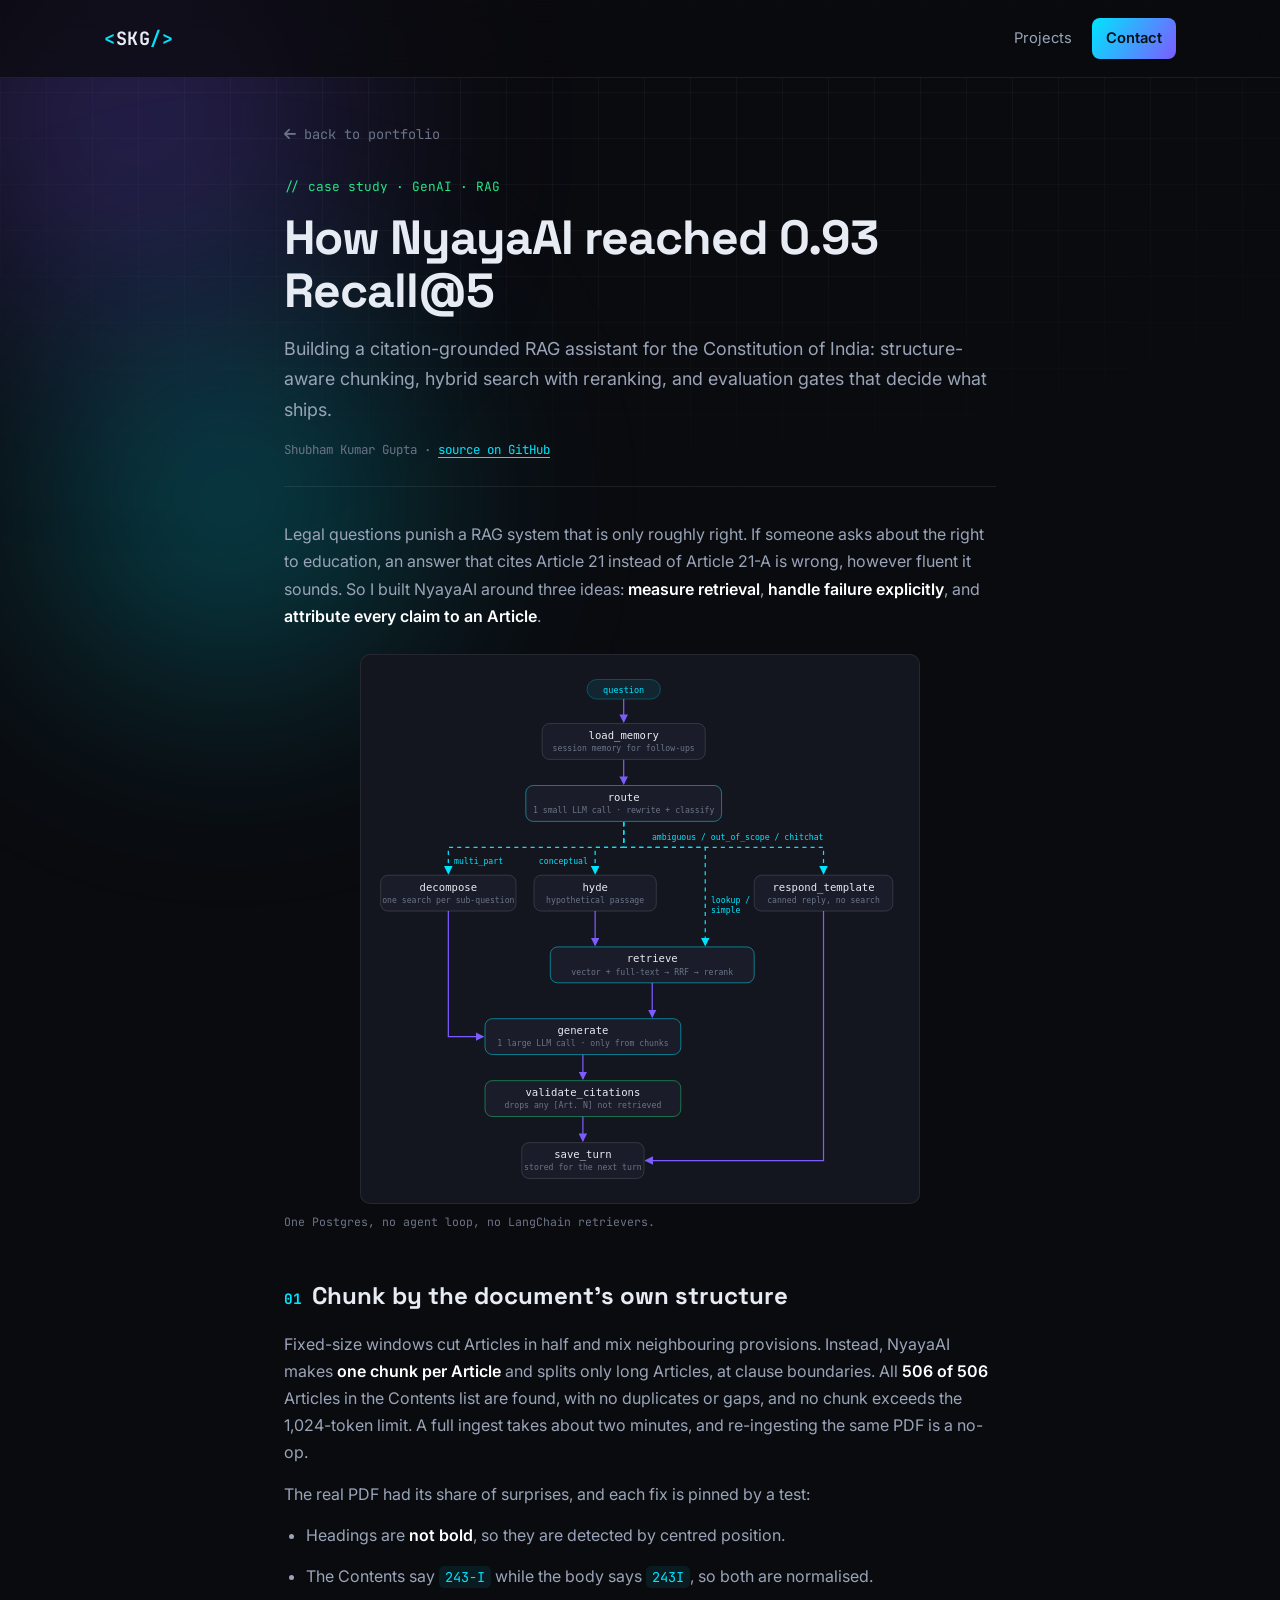
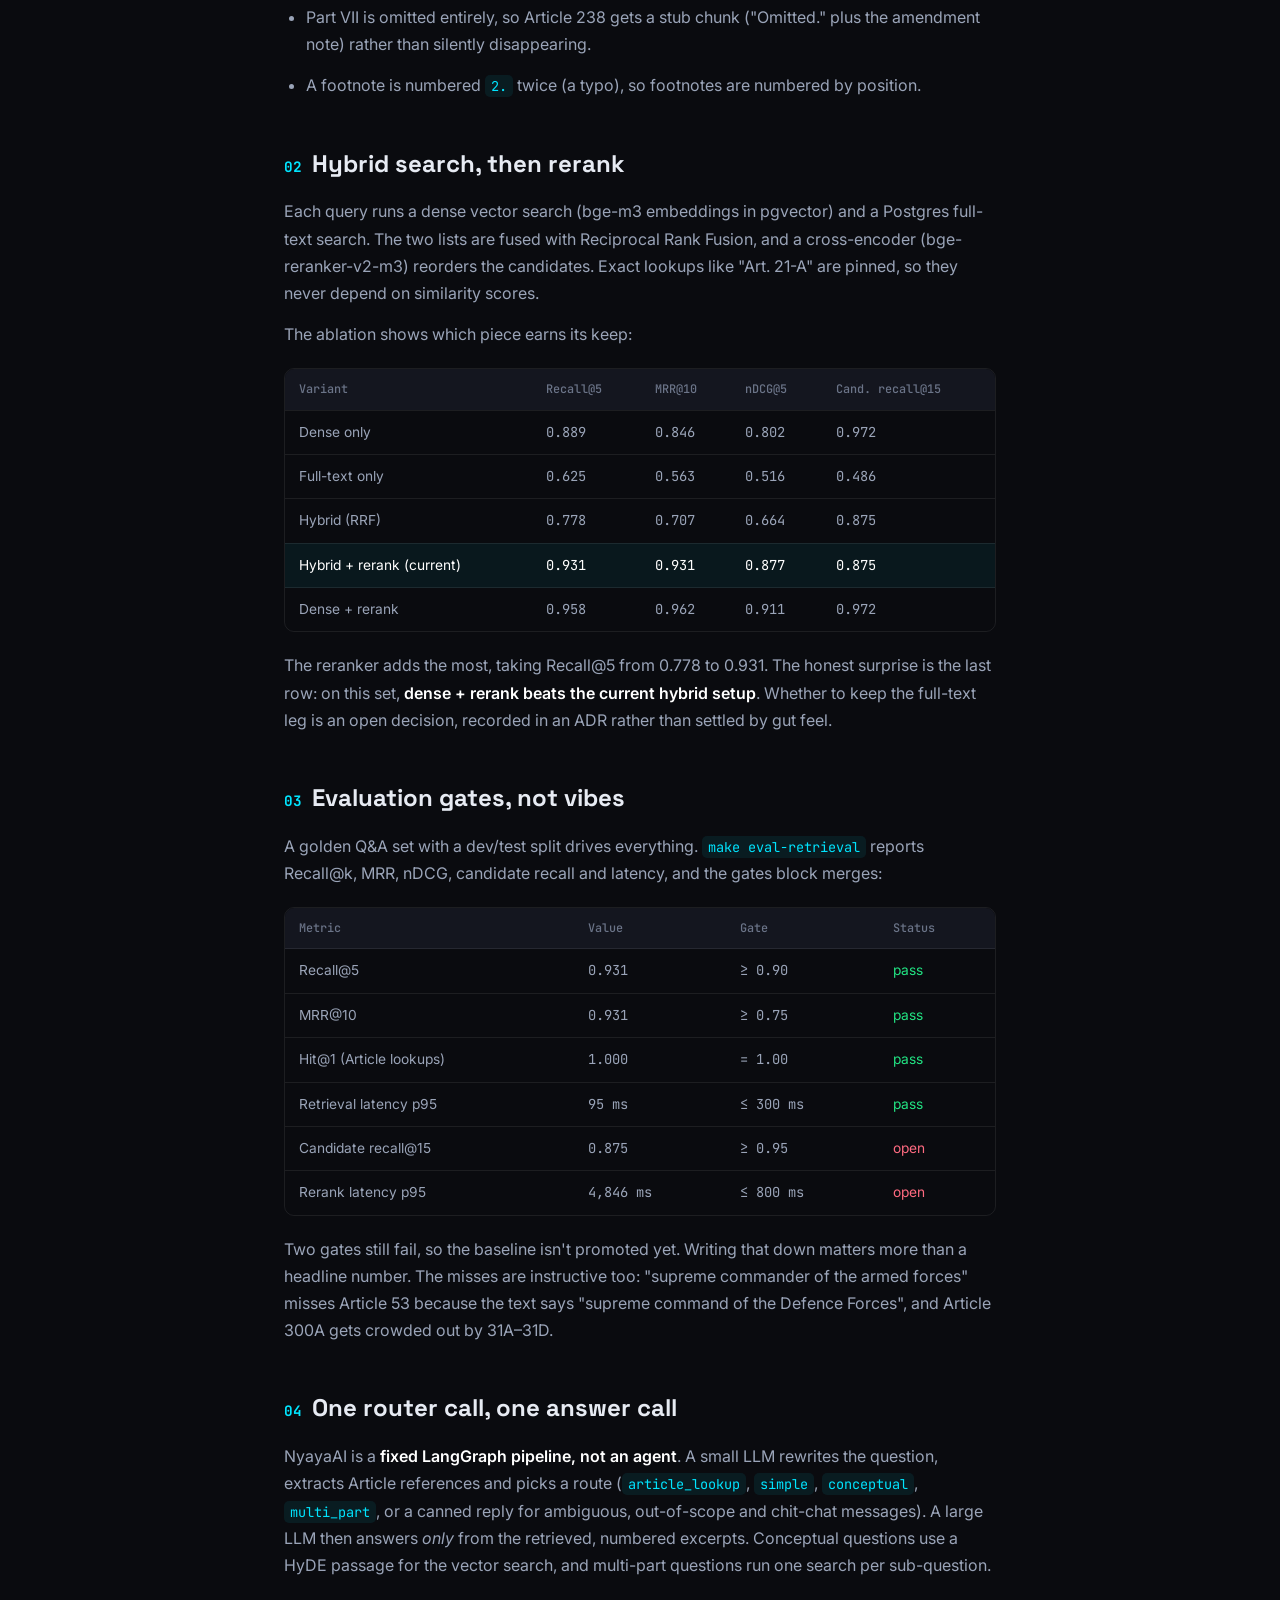
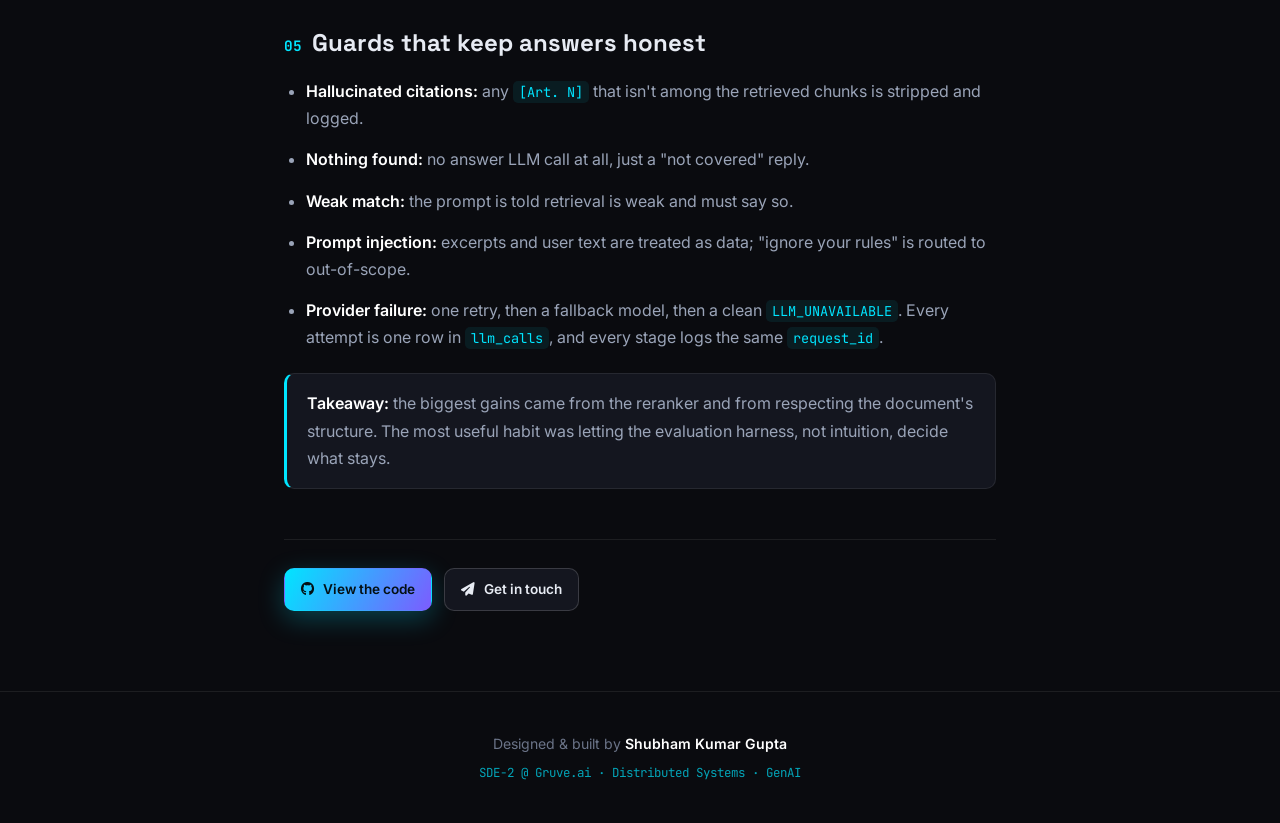
==== commit e9ac7a12: "On-screen resume viewer, themed NyayaAI visuals, phone reveal - Replace the Drive resume link with a" ====
--- a/writing/nyayaai-retrieval.html
+++ b/writing/nyayaai-retrieval.html
@@ -18,7 +18,7 @@
     <link rel="preconnect" href="https://fonts.gstatic.com" crossorigin>
     <link href="https://fonts.googleapis.com/css2?family=Space+Grotesk:wght@400;500;600;700&family=Inter:wght@300;400;500;600&family=JetBrains+Mono:wght@400;500&display=swap" rel="stylesheet">
     <link rel="stylesheet" href="https://cdnjs.cloudflare.com/ajax/libs/font-awesome/6.5.0/css/all.min.css">
-    <link rel="stylesheet" href="../css/styles.css">
+    <link rel="stylesheet" href="../css/styles.css?v=3">
     <style>
         .post { max-width: 760px; margin: 0 auto; padding: 120px 24px 80px; }
         .post__back { font-family: var(--mono); font-size: 0.85rem; color: var(--text-mute); display: inline-flex; gap: 8px; align-items: center; margin-bottom: 30px; }
@@ -34,7 +34,7 @@
         .post code { font-family: var(--mono); font-size: 0.85em; color: var(--accent); background: rgba(0, 229, 255, 0.08); padding: 2px 6px; border-radius: 5px; }
         .post a:not(.post__back):not(.btn) { color: var(--accent); text-decoration: underline; text-underline-offset: 3px; }
         .post figure { margin: 24px 0; }
-        .post figure img { width: 100%; background: #fff; border-radius: var(--radius-sm); padding: 12px; display: block; }
+        .post figure img { width: 100%; max-width: 560px; height: auto; margin: 0 auto; background: var(--surface); border: 1px solid var(--border); border-radius: var(--radius-sm); padding: 18px; display: block; }
         .post figcaption { font-family: var(--mono); font-size: 0.72rem; color: var(--text-mute); margin-top: 8px; }
         .table-wrap { overflow-x: auto; margin: 20px 0; border: 1px solid var(--border); border-radius: var(--radius-sm); }
         .post table { width: 100%; border-collapse: collapse; font-size: 0.86rem; min-width: 520px; }
@@ -78,7 +78,7 @@
         <p>Legal questions punish a RAG system that is only roughly right. If someone asks about the right to education, an answer that cites Article 21 instead of Article 21-A is wrong, however fluent it sounds. So I built NyayaAI around three ideas: <strong>measure retrieval</strong>, <strong>handle failure explicitly</strong>, and <strong>attribute every claim to an Article</strong>.</p>
 
         <figure>
-            <img src="../images/nyayaai-architecture.svg" alt="NyayaAI architecture: the PDF is chunked and stored in pgvector; questions go through the chat API, router, hybrid search with reranker and answer LLM">
+            <img src="../images/nyayaai-pipeline.svg" alt="NyayaAI LangGraph pipeline: load_memory, route, then decompose, hyde, retrieve or respond_template, then generate, validate_citations and save_turn" width="640" height="628">
             <figcaption>One Postgres, no agent loop, no LangChain retrievers.</figcaption>
         </figure>
 
--- a/css/styles.css
+++ b/css/styles.css
@@ -588,6 +588,13 @@
 .contact__item i { font-size: 1.6rem; color: var(--accent); transition: transform 0.25s; }
 .contact__item:hover { transform: translateY(-6px); border-color: var(--accent); color: #fff; }
 .contact__item:hover i { transform: scale(1.15); }
+
+/* Phone number: label swaps to the number on hover, focus or tap */
+.phone__num { display: none; font-family: var(--mono); white-space: nowrap; color: #fff; }
+[data-phone]:hover .phone__label, [data-phone]:focus-visible .phone__label, [data-phone].is-revealed .phone__label { display: none; }
+[data-phone]:hover .phone__num, [data-phone]:focus-visible .phone__num, [data-phone].is-revealed .phone__num { display: inline; }
+.contact__item--phone { transition: transform 0.25s, border-color 0.25s, color 0.25s, width 0.25s; }
+.contact__item--phone:hover, .contact__item--phone:focus-visible, .contact__item--phone.is-revealed { width: 178px; border-color: var(--accent); }
 
 /* ---------- Footer ---------- */
 .footer {
@@ -814,6 +821,155 @@
 .palette__empty { padding: 18px; text-align: center; color: var(--text-mute); font-size: 0.9rem; }
 .palette__foot { display: flex; gap: 18px; padding: 10px 18px; border-top: 1px solid var(--border); font-size: 0.75rem; color: var(--text-mute); }
 
+/* ---------- Resume viewer ---------- */
+.resume { position: fixed; inset: 0; z-index: 190; display: flex; justify-content: center; align-items: center; padding: 28px 16px; }
+.resume[hidden] { display: none; }
+.resume__backdrop { position: absolute; inset: 0; background: rgba(5, 6, 9, 0.78); backdrop-filter: blur(8px); -webkit-backdrop-filter: blur(8px); }
+.resume__win {
+    position: relative;
+    width: 100%;
+    max-width: 940px;
+    max-height: 100%;
+    display: flex;
+    flex-direction: column;
+    background: var(--surface);
+    border: 1px solid var(--border-hi);
+    border-radius: var(--radius);
+    box-shadow: var(--shadow), 0 0 90px rgba(0, 229, 255, 0.14);
+    overflow: hidden;
+    animation: pop 0.22s ease-out;
+}
+.resume__bar { flex: none; }
+.resume__close { margin-left: auto; background: none; border: 0; cursor: pointer; padding: 0; }
+.resume__close kbd { transition: border-color 0.2s, color 0.2s; }
+.resume__close:hover kbd, .resume__close:focus-visible kbd { border-color: var(--accent); color: #fff; }
+.resume__tabs { flex: none; display: flex; overflow-x: auto; background: var(--bg-2); border-bottom: 1px solid var(--border); scrollbar-width: none; }
+.resume__tabs::-webkit-scrollbar { display: none; }
+.resume__tabs button {
+    font-family: var(--mono);
+    font-size: 0.76rem;
+    color: var(--text-mute);
+    background: none;
+    border: 0;
+    border-right: 1px solid var(--border);
+    border-bottom: 2px solid transparent;
+    padding: 10px 16px;
+    cursor: pointer;
+    white-space: nowrap;
+    transition: color 0.2s, background 0.2s, border-color 0.2s;
+}
+.resume__tabs button:hover { color: var(--text); }
+.resume__tabs button.is-active { color: #fff; background: var(--surface); border-bottom-color: var(--accent); }
+.resume__body { position: relative; overflow-y: auto; padding: 28px 32px 36px; }
+.resume__body a { color: var(--accent); }
+
+.rs-head { display: grid; grid-template-columns: 1fr auto; gap: 14px 20px; align-items: start; padding-bottom: 24px; border-bottom: 1px solid var(--border); }
+.rs-head__name {
+    font-family: var(--display);
+    font-size: clamp(1.7rem, 4vw, 2.3rem);
+    line-height: 1.1;
+    letter-spacing: -0.5px;
+    background: linear-gradient(90deg, var(--accent), var(--accent-2), var(--accent-3), var(--accent));
+    background-size: 200% auto;
+    -webkit-background-clip: text;
+    background-clip: text;
+    -webkit-text-fill-color: transparent;
+    animation: shimmer 6s linear infinite;
+}
+.rs-head__role { font-family: var(--mono); font-size: 0.9rem; color: var(--text); margin-top: 8px; }
+.rs-head__role span { color: var(--accent); }
+.rs-head__flags { display: flex; flex-wrap: wrap; gap: 8px; justify-content: flex-end; }
+.rs-flag {
+    display: inline-flex;
+    align-items: center;
+    gap: 8px;
+    font-size: 0.76rem;
+    color: var(--text-dim);
+    background: var(--surface-2);
+    border: 1px solid var(--border);
+    border-radius: 999px;
+    padding: 5px 12px;
+    white-space: nowrap;
+}
+.rs-flag--live { color: var(--accent-3); border-color: rgba(34, 229, 132, 0.3); }
+.rs-head__links { grid-column: 1 / -1; display: flex; flex-wrap: wrap; gap: 8px; }
+.rs-head__links a {
+    display: inline-flex;
+    align-items: center;
+    gap: 8px;
+    font-family: var(--mono);
+    font-size: 0.74rem;
+    color: var(--text-dim);
+    background: var(--bg-2);
+    border: 1px solid var(--border);
+    border-radius: 8px;
+    padding: 6px 11px;
+    transition: border-color 0.2s, color 0.2s;
+}
+.rs-head__links a:hover, .rs-head__links a:focus-visible { border-color: var(--accent); color: #fff; }
+.rs-head__links i { color: var(--accent); }
+
+.rs { padding-top: 26px; animation: rs-in 0.5s both cubic-bezier(0.22, 1, 0.36, 1); }
+.rs:nth-of-type(2) { animation-delay: 0.06s; }
+.rs:nth-of-type(3) { animation-delay: 0.12s; }
+.rs:nth-of-type(n+4) { animation-delay: 0.18s; }
+@keyframes rs-in { from { opacity: 0; transform: translateY(14px); } }
+.rs__cmd { font-family: var(--mono); font-size: 0.82rem; font-weight: 500; color: var(--text-dim); margin-bottom: 14px; }
+.rs__lead { color: var(--text-dim); font-size: 0.95rem; }
+.rs-stats { display: grid; grid-template-columns: repeat(4, 1fr); gap: 10px; margin-top: 16px; }
+.rs-stats div { background: var(--surface-2); border: 1px solid var(--border); border-radius: var(--radius-sm); padding: 10px 14px; }
+.rs-stats b {
+    display: block;
+    font-family: var(--display);
+    font-size: 1.4rem;
+    line-height: 1.3;
+    background: var(--grad-warm);
+    -webkit-background-clip: text;
+    background-clip: text;
+    -webkit-text-fill-color: transparent;
+}
+.rs-stats span { font-family: var(--mono); font-size: 0.7rem; color: var(--text-mute); }
+
+.rs-skills { display: grid; grid-template-columns: max-content 1fr; gap: 10px 18px; align-items: baseline; }
+.rs-skills dt { font-family: var(--mono); font-size: 0.78rem; color: #ff9edb; }
+.rs-skills dt::after { content: ':'; color: var(--text-mute); }
+.rs-skills dd { display: flex; flex-wrap: wrap; gap: 6px; }
+.rs-skills dd span {
+    font-family: var(--mono);
+    font-size: 0.72rem;
+    color: var(--text-dim);
+    background: var(--surface-2);
+    border: 1px solid var(--border);
+    border-radius: 6px;
+    padding: 3px 9px;
+    transition: border-color 0.2s, color 0.2s;
+}
+.rs-skills dd span:hover { border-color: var(--accent); color: #fff; }
+
+.rs-log { position: relative; padding-left: 26px; display: grid; gap: 22px; }
+.rs-log::before { content: ''; position: absolute; left: 5px; top: 8px; bottom: 0; width: 2px; background: linear-gradient(var(--accent), var(--accent-2), transparent); }
+.rs-job { position: relative; }
+.rs-log .rs-job::before {
+    content: '';
+    position: absolute;
+    left: -26px; top: 7px;
+    width: 12px; height: 12px;
+    border-radius: 50%;
+    background: var(--surface);
+    border: 2px solid var(--accent);
+}
+.rs-job__head { display: flex; flex-wrap: wrap; align-items: baseline; gap: 4px 12px; margin-bottom: 8px; }
+.rs-job__co { font-family: var(--display); font-size: 1.08rem; font-weight: 600; color: #fff; }
+.rs-job__role { color: var(--accent); font-size: 0.9rem; font-weight: 500; }
+.rs-job__date { margin-left: auto; font-family: var(--mono); font-size: 0.76rem; color: var(--text-mute); }
+.rs-job .tl-item__points { margin-bottom: 0; }
+
+.rs-edu { display: grid; grid-template-columns: 1fr 1fr; gap: 10px; }
+.rs-edu div { background: var(--surface-2); border: 1px solid var(--border); border-radius: var(--radius-sm); padding: 12px 16px; display: grid; gap: 2px; }
+.rs-edu b { font-family: var(--display); color: #fff; }
+.rs-edu span { color: var(--text-dim); font-size: 0.88rem; }
+.rs-edu em { font-family: var(--mono); font-style: normal; font-size: 0.74rem; color: var(--text-mute); }
+
 /* ---------- Live activity ---------- */
 .activity {
     background: var(--surface);
@@ -834,9 +990,35 @@
 /* ---------- NyayaAI extras ---------- */
 .pcard__actions { display: flex; gap: 12px; flex-wrap: wrap; margin-top: 20px; }
 .btn--sm { padding: 9px 16px; font-size: 0.85rem; border-radius: 10px; }
-.pcard__diagram { margin-top: 24px; }
-.pcard__diagram img { width: 100%; display: block; background: #fff; border-radius: var(--radius-sm); padding: 12px; }
-.pcard__diagram figcaption { font-family: var(--mono); font-size: 0.72rem; color: var(--text-mute); margin-top: 8px; }
+.pcard__show { display: grid; grid-template-columns: 1.25fr 1fr; gap: 22px; margin-top: 28px; align-items: start; }
+.pcard__show figcaption { font-family: var(--mono); font-size: 0.72rem; color: var(--text-mute); padding: 10px 14px; border-top: 1px solid var(--border); }
+.pcard__show img { width: 100%; height: auto; display: block; }
+.shot, .pipe {
+    background: var(--bg-2);
+    border: 1px solid var(--border-hi);
+    border-radius: var(--radius-sm);
+    overflow: hidden;
+    transition: border-color 0.25s, box-shadow 0.25s;
+}
+.shot:hover, .pipe:hover { border-color: rgba(0, 229, 255, 0.45); box-shadow: 0 0 30px rgba(0, 229, 255, 0.12); }
+.shot__bar { display: flex; align-items: center; gap: 7px; padding: 9px 12px; background: var(--surface-2); border-bottom: 1px solid var(--border); }
+.shot__bar .terminal__dot { width: 10px; height: 10px; }
+.shot__url {
+    flex: 1;
+    margin-left: 8px;
+    font-family: var(--mono);
+    font-size: 0.7rem;
+    color: var(--text-mute);
+    background: var(--bg);
+    border: 1px solid var(--border);
+    border-radius: 999px;
+    padding: 2px 12px;
+    white-space: nowrap;
+    overflow: hidden;
+    text-overflow: ellipsis;
+}
+.shot__url i { color: var(--accent-3); font-size: 0.62rem; margin-right: 6px; }
+.pipe a { display: block; padding: 18px 16px; }
 
 /* ---------- System view in experience ---------- */
 .sysflow {
@@ -920,7 +1102,7 @@
     .about { grid-template-columns: 1fr; text-align: center; }
     .about__photo-frame { max-width: 260px; margin: 0 auto; }
     .skills-grid, .projects, .profiles, .edu, .activity__cards { grid-template-columns: 1fr; }
-    .pcard__featured-body { grid-template-columns: 1fr; }
+    .pcard__featured-body, .pcard__show { grid-template-columns: 1fr; }
     .pcard__metrics { grid-template-columns: repeat(3, 1fr); min-width: 0; }
     .cursor-glow { display: none; }
     .stats { grid-template-columns: repeat(2, 1fr); }
@@ -948,6 +1130,16 @@
     .terminal__body { height: 300px; }
     .projects, .profiles { grid-template-columns: 1fr; }
     .pcard__metrics { grid-template-columns: 1fr; }
+    .resume { padding: 0; }
+    .resume__win { max-height: 100%; height: 100%; border-radius: 0; border: 0; }
+    .resume__body { padding: 22px 18px 30px; }
+    .rs-head { grid-template-columns: 1fr; }
+    .rs-head__flags { justify-content: flex-start; }
+    .rs-stats { grid-template-columns: repeat(2, 1fr); }
+    .rs-skills, .rs-edu { grid-template-columns: 1fr; }
+    .rs-skills { gap: 6px; }
+    .rs-skills dd { margin-bottom: 8px; }
+    .rs-job__date { margin-left: 0; width: 100%; }
 }
 
 @media (prefers-reduced-motion: reduce) {
